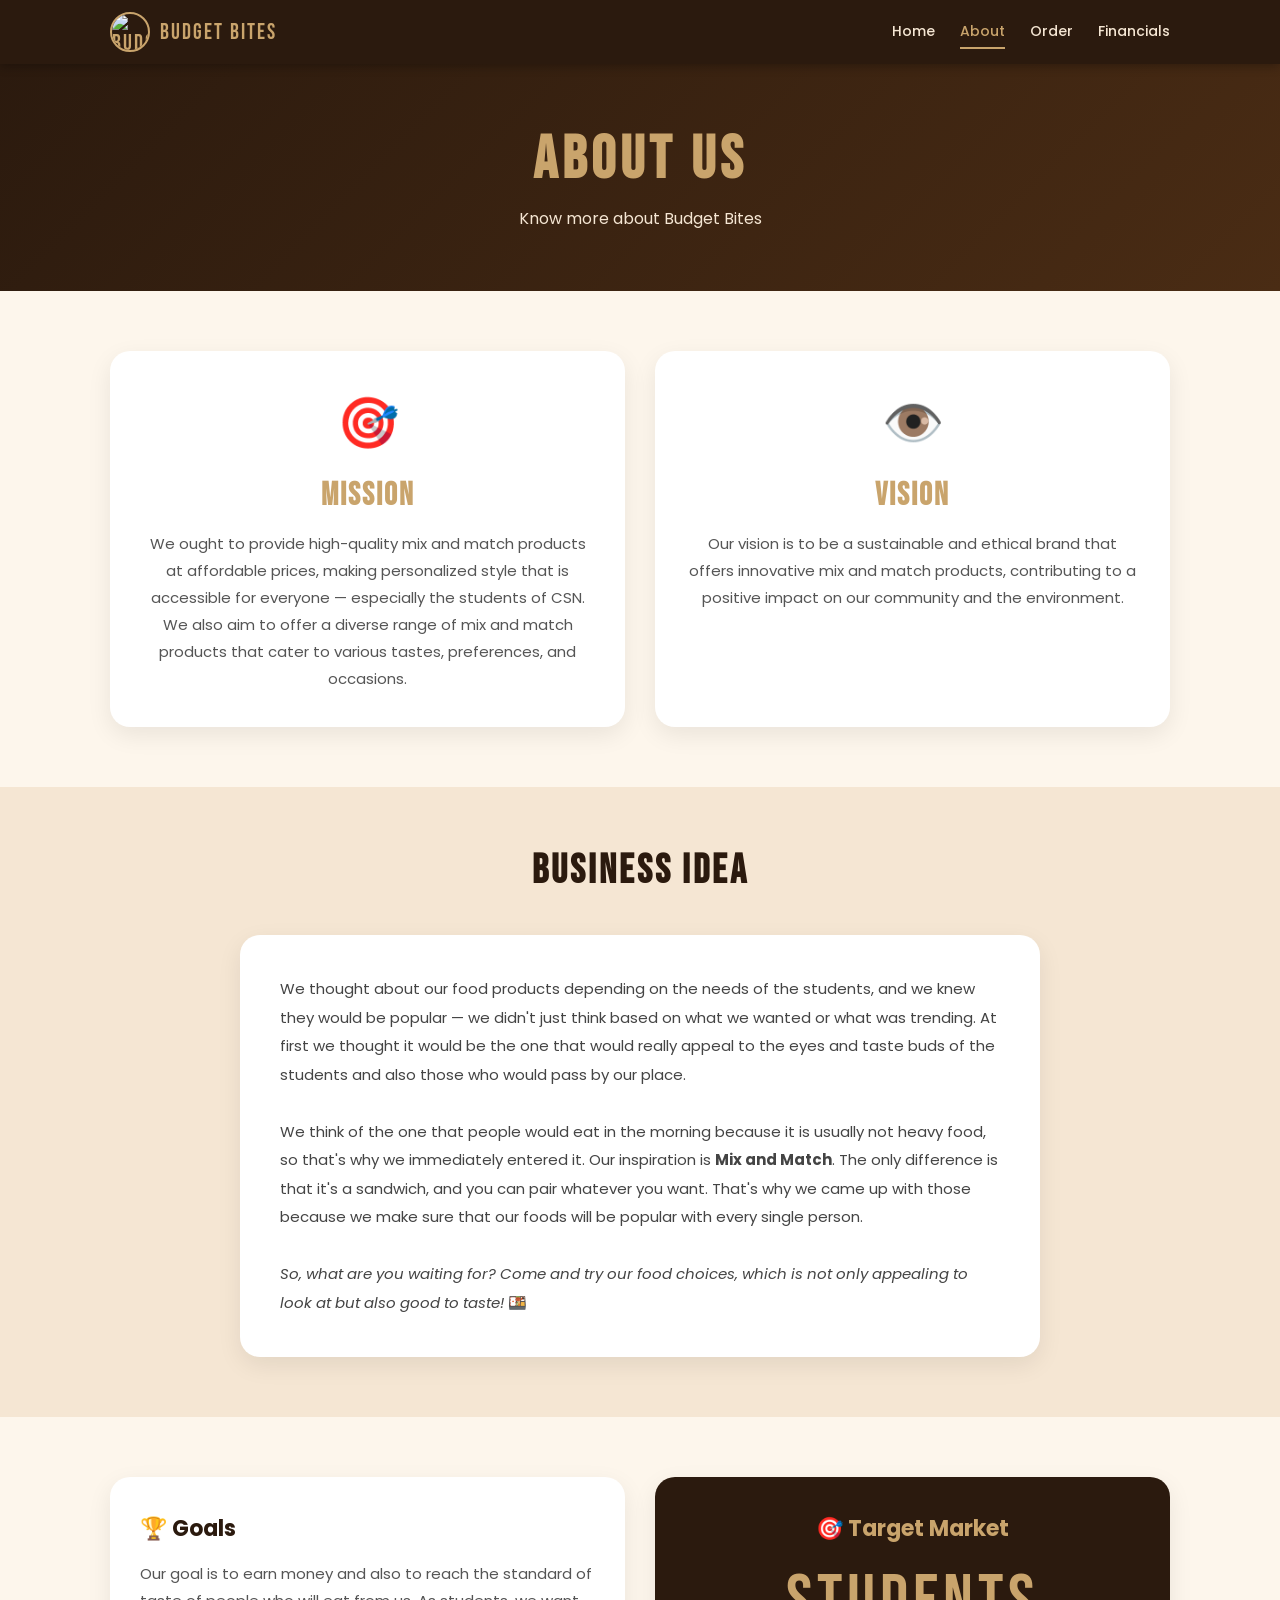
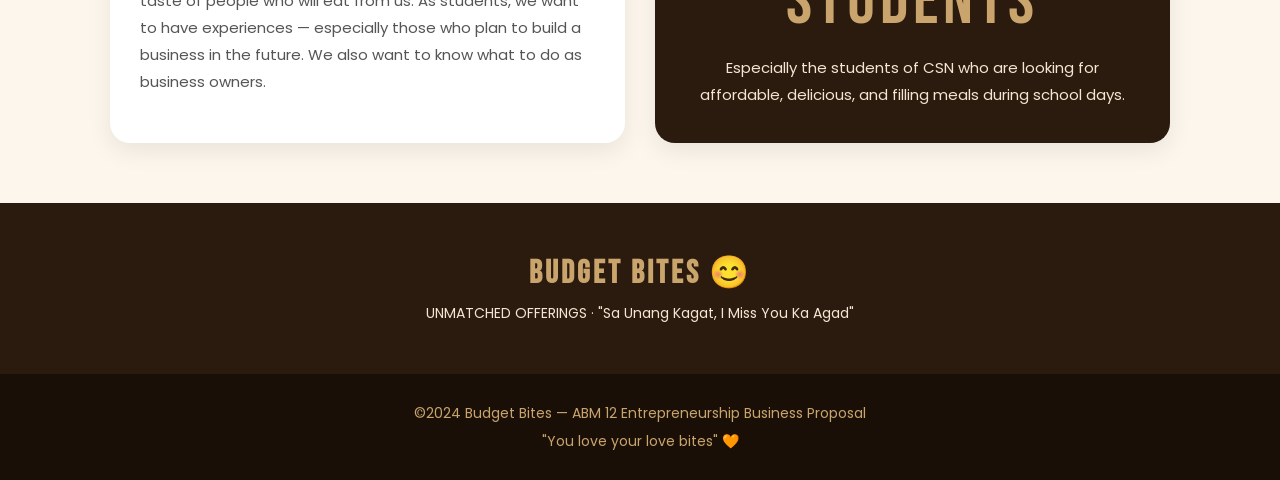
==== about.html @ dc974120 "Add files via upload" ====
<!DOCTYPE html>
<html lang="en">
<head>
    <meta charset="UTF-8">
    <meta name="viewport" content="width=device-width, initial-scale=1.0">
    <title>About | Budget Bites</title>
    <link rel="stylesheet" href="style.css">
    <link href="https://fonts.googleapis.com/css2?family=Bebas+Neue&family=Poppins:wght@300;400;500;600;700&display=swap" rel="stylesheet">
</head>
<body>

    <!-- NAVBAR -->
    <header class="navbar">
        <div class="nav-inner">
            <div class="logo">
                <img src="logo.png" alt="Budget Bites Logo">
                <span>BUDGET BITES</span>
            </div>
            <nav class="nav-links">
                <a href="index.html">Home</a>
                <a href="about.html" class="active">About</a>
                <a href="menu.html">Order</a>
                <a href="financials.html">Financials</a>
            </nav>
        </div>
    </header>

    <!-- PAGE HERO -->
    <section class="page-hero">
        <h1>About Us</h1>
        <p>Know more about Budget Bites</p>
    </section>

    <!-- MISSION & VISION -->
    <section class="section">
        <div class="container">
            <div class="mv-grid">
                <div class="mv-card">
                    <div class="mv-icon">🎯</div>
                    <h2>Mission</h2>
                    <p>We ought to provide high-quality mix and match products at affordable prices, making personalized style that is accessible for everyone — especially the students of CSN. We also aim to offer a diverse range of mix and match products that cater to various tastes, preferences, and occasions.</p>
                </div>
                <div class="mv-card">
                    <div class="mv-icon">👁️</div>
                    <h2>Vision</h2>
                    <p>Our vision is to be a sustainable and ethical brand that offers innovative mix and match products, contributing to a positive impact on our community and the environment.</p>
                </div>
            </div>
        </div>
    </section>

    <!-- BUSINESS IDEA -->
    <section class="section bg-warm">
        <div class="container">
            <h2 class="section-title">Business Idea</h2>
            <div class="idea-box">
                <p>We thought about our food products depending on the needs of the students, and we knew they would be popular — we didn't just think based on what we wanted or what was trending. At first we thought it would be the one that would really appeal to the eyes and taste buds of the students and also those who would pass by our place.</p>
                <br>
                <p>We think of the one that people would eat in the morning because it is usually not heavy food, so that's why we immediately entered it. Our inspiration is <strong>Mix and Match</strong>. The only difference is that it's a sandwich, and you can pair whatever you want. That's why we came up with those because we make sure that our foods will be popular with every single person.</p>
                <br>
                <p><em>So, what are you waiting for? Come and try our food choices, which is not only appealing to look at but also good to taste!</em> 🍱</p>
            </div>
        </div>
    </section>

    <!-- GOALS & TARGET -->
    <section class="section">
        <div class="container">
            <div class="gt-grid">
                <div class="gt-card">
                    <h2>🏆 Goals</h2>
                    <p>Our goal is to earn money and also to reach the standard of taste of people who will eat from us. As students, we want to have experiences — especially those who plan to build a business in the future. We also want to know what to do as business owners.</p>
                </div>
                <div class="gt-card highlight">
                    <h2>🎯 Target Market</h2>
                    <div class="target-big">Students</div>
                    <p>Especially the students of CSN who are looking for affordable, delicious, and filling meals during school days.</p>
                </div>
            </div>
        </div>
    </section>

    <!-- SLOGAN BANNER -->
    <section class="banner">
        <h2>BUDGET BITES 😊</h2>
        <p>UNMATCHED OFFERINGS · "Sa Unang Kagat, I Miss You Ka Agad"</p>
    </section>

    <!-- FOOTER -->
    <footer class="footer">
        <p>©2024 Budget Bites — ABM 12 Entrepreneurship Business Proposal</p>
        <p>"You love your love bites" 🧡</p>
    </footer>

</body>
</html>
---- style.css ----
/* =====================
   BUDGET BITES - CSS
   ===================== */

:root {
    --brown: #2b1a0e;
    --gold: #c9a46c;
    --light: #fdf6ec;
    --warm: #f5e6d3;
    --white: #ffffff;
    --gray: #888888;
    --green: #4caf50;
    --red: #e74c3c;
}

* {
    margin: 0;
    padding: 0;
    box-sizing: border-box;
}

body {
    font-family: 'Poppins', sans-serif;
    background: var(--light);
    color: var(--brown);
}

/* =====================
   NAVBAR
   ===================== */
.navbar {
    background: var(--brown);
    padding: 12px 0;
    position: sticky;
    top: 0;
    z-index: 999;
    box-shadow: 0 2px 10px rgba(0,0,0,0.3);
}
.nav-inner {
    max-width: 1100px;
    margin: auto;
    display: flex;
    justify-content: space-between;
    align-items: center;
    padding: 0 20px;
}
.logo {
    display: flex;
    align-items: center;
    gap: 10px;
    color: var(--gold);
    font-family: 'Bebas Neue', sans-serif;
    font-size: 22px;
    letter-spacing: 2px;
}
.logo img {
    width: 40px;
    height: 40px;
    border-radius: 50%;
    object-fit: cover;
    border: 2px solid var(--gold);
}
.nav-links {
    display: flex;
    gap: 25px;
}
.nav-links a {
    color: var(--warm);
    text-decoration: none;
    font-size: 14px;
    font-weight: 500;
    transition: color 0.3s;
    padding: 5px 0;
    border-bottom: 2px solid transparent;
}
.nav-links a:hover,
.nav-links a.active {
    color: var(--gold);
    border-bottom: 2px solid var(--gold);
}
.cart-icon {
    background: var(--gold);
    color: var(--brown);
    padding: 8px 15px;
    border-radius: 20px;
    cursor: pointer;
    font-weight: 600;
    font-size: 14px;
    transition: 0.3s;
}
.cart-icon:hover {
    background: #a07840;
    color: white;
}

/* =====================
   CONTAINERS & LAYOUT
   ===================== */
.container {
    max-width: 1100px;
    margin: auto;
    padding: 0 20px;
}
.section {
    padding: 60px 20px;
}
.section-sm {
    padding: 20px 0;
}
.bg-warm {
    background: var(--warm);
}
.center {
    text-align: center;
}
.mt-30 {
    margin-top: 30px;
}

/* =====================
   HERO (HOME)
   ===================== */
.hero {
    background: linear-gradient(135deg, var(--brown) 50%, #4a2c14 100%);
    color: white;
    padding: 80px 40px;
    display: flex;
    justify-content: space-between;
    align-items: center;
    gap: 40px;
    min-height: 480px;
}
.hero-content {
    max-width: 600px;
}
.hero-label {
    font-size: 12px;
    letter-spacing: 3px;
    color: var(--gold);
    text-transform: uppercase;
    margin-bottom: 15px;
}
.hero-content h1 {
    font-family: 'Bebas Neue', sans-serif;
    font-size: 100px;
    line-height: 0.9;
    color: var(--gold);
    letter-spacing: 5px;
    margin-bottom: 20px;
}
.hero-tagline {
    font-size: 18px;
    font-style: italic;
    color: var(--warm);
    margin-bottom: 10px;
}
.hero-sub {
    font-size: 14px;
    color: #ccc;
    margin-bottom: 35px;
}
.hero-badge img {
    width: 220px;
    height: 220px;
    border-radius: 50%;
    object-fit: cover;
    border: 5px solid var(--gold);
    box-shadow: 0 0 40px rgba(201,164,108,0.4);
}

/* =====================
   BUTTONS
   ===================== */
.btn-primary {
    background: var(--gold);
    color: var(--brown);
    padding: 14px 35px;
    border-radius: 30px;
    text-decoration: none;
    font-weight: 700;
    font-size: 15px;
    display: inline-block;
    transition: 0.3s;
    border: none;
    cursor: pointer;
}
.btn-primary:hover {
    background: #a07840;
    color: white;
    transform: scale(1.05);
}

/* =====================
   PAGE HERO
   ===================== */
.page-hero {
    background: linear-gradient(135deg, var(--brown), #4a2c14);
    color: white;
    text-align: center;
    padding: 60px 20px;
}
.page-hero h1 {
    font-family: 'Bebas Neue', sans-serif;
    font-size: 60px;
    letter-spacing: 5px;
    color: var(--gold);
    margin-bottom: 10px;
}
.page-hero p {
    font-size: 16px;
    color: var(--warm);
}

/* =====================
   SECTION TITLE
   ===================== */
.section-title {
    text-align: center;
    font-family: 'Bebas Neue', sans-serif;
    font-size: 40px;
    letter-spacing: 3px;
    color: var(--brown);
    margin-bottom: 40px;
}

/* =====================
   OFFER CARDS (HOME)
   ===================== */
.offer-grid {
    display: grid;
    grid-template-columns: repeat(auto-fit, minmax(250px, 1fr));
    gap: 25px;
}
.offer-card {
    background: var(--white);
    border-radius: 20px;
    padding: 35px 25px;
    text-align: center;
    box-shadow: 0 8px 25px rgba(0,0,0,0.08);
    transition: 0.3s;
}
.offer-card:hover {
    transform: translateY(-8px);
    box-shadow: 0 15px 35px rgba(0,0,0,0.12);
}
.offer-icon {
    font-size: 50px;
    margin-bottom: 15px;
}
.offer-card h3 {
    color: var(--brown);
    margin-bottom: 10px;
    font-size: 18px;
}
.offer-card p {
    color: var(--gray);
    font-size: 14px;
    line-height: 1.6;
}

/* =====================
   BEST SELLERS (HOME)
   ===================== */
.best-grid {
    display: grid;
    grid-template-columns: repeat(auto-fit, minmax(250px, 1fr));
    gap: 25px;
}
.best-card {
    background: var(--white);
    border-radius: 20px;
    overflow: hidden;
    box-shadow: 0 8px 25px rgba(0,0,0,0.08);
    transition: 0.3s;
}
.best-card:hover {
    transform: translateY(-8px);
}
.best-card img {
    width: 100%;
    height: 180px;
    object-fit: cover;
}
.best-info {
    padding: 18px;
    text-align: center;
}
.best-info h3 {
    color: var(--brown);
    margin-bottom: 5px;
}
.best-info p {
    color: var(--gray);
    font-size: 13px;
    margin-bottom: 8px;
}
.price {
    font-size: 20px;
    font-weight: 700;
    color: var(--gold);
}

/* =====================
   BANNER
   ===================== */
.banner {
    background: var(--brown);
    color: var(--gold);
    text-align: center;
    padding: 50px 20px;
}
.banner h2 {
    font-family: 'Bebas Neue', sans-serif;
    font-size: 32px;
    letter-spacing: 3px;
    margin-bottom: 10px;
}
.banner p {
    color: var(--warm);
    font-size: 14px;
}

/* =====================
   FOOTER
   ===================== */
.footer {
    background: #1a0f07;
    color: var(--gold);
    text-align: center;
    padding: 25px;
    font-size: 14px;
    line-height: 2;
}

/* =====================
   ABOUT PAGE
   ===================== */
.mv-grid {
    display: grid;
    grid-template-columns: repeat(auto-fit, minmax(280px, 1fr));
    gap: 30px;
}
.mv-card {
    background: var(--white);
    border-radius: 20px;
    padding: 35px 30px;
    text-align: center;
    box-shadow: 0 8px 25px rgba(0,0,0,0.08);
}
.mv-icon {
    font-size: 50px;
    margin-bottom: 15px;
}
.mv-card h2 {
    font-family: 'Bebas Neue', sans-serif;
    font-size: 32px;
    letter-spacing: 2px;
    color: var(--gold);
    margin-bottom: 15px;
}
.mv-card p {
    color: #555;
    line-height: 1.8;
    font-size: 15px;
}
.idea-box {
    background: var(--white);
    border-radius: 20px;
    padding: 40px;
    box-shadow: 0 8px 25px rgba(0,0,0,0.08);
    max-width: 800px;
    margin: auto;
    line-height: 1.9;
    color: #444;
    font-size: 15px;
}
.gt-grid {
    display: grid;
    grid-template-columns: repeat(auto-fit, minmax(280px, 1fr));
    gap: 30px;
}
.gt-card {
    background: var(--white);
    border-radius: 20px;
    padding: 35px 30px;
    box-shadow: 0 8px 25px rgba(0,0,0,0.08);
}
.gt-card h2 {
    font-size: 22px;
    color: var(--brown);
    margin-bottom: 15px;
}
.gt-card p {
    color: #555;
    line-height: 1.8;
    font-size: 15px;
}
.gt-card.highlight {
    background: var(--brown);
    text-align: center;
}
.gt-card.highlight h2 {
    color: var(--gold);
}
.gt-card.highlight p {
    color: var(--warm);
}
.target-big {
    font-family: 'Bebas Neue', sans-serif;
    font-size: 70px;
    color: var(--gold);
    letter-spacing: 5px;
    margin: 10px 0;
}

/* =====================
   MENU PAGE
   ===================== */
.menu-wrapper {
    padding: 30px 20px;
}
.step-label {
    background: var(--brown);
    color: var(--gold);
    padding: 10px 20px;
    border-radius: 10px;
    font-weight: 600;
    font-size: 14px;
    letter-spacing: 1px;
    margin: 20px 0 10px;
}
.menu-title {
    font-size: 22px;
    color: var(--brown);
    margin-bottom: 15px;
}
.grid {
    display: grid;
    grid-template-columns: repeat(auto-fit, minmax(200px, 1fr));
    gap: 20px;
    margin-bottom: 10px;
}
.card {
    background: var(--white);
    border-radius: 20px;
    padding: 15px;
    text-align: center;
    cursor: pointer;
    transition: 0.3s;
    box-shadow: 0 8px 20px rgba(0,0,0,0.08);
    border: 3px solid transparent;
}
.card img {
    width: 100%;
    height: 130px;
    object-fit: cover;
    border-radius: 12px;
    margin-bottom: 10px;
}
.card h3 {
    font-size: 16px;
    color: var(--brown);
    margin-bottom: 5px;
}
.card small {
    font-size: 12px;
    color: var(--gray);
}
.card:hover {
    transform: translateY(-5px);
    box-shadow: 0 12px 30px rgba(0,0,0,0.12);
}
.card.selected {
    border: 3px solid var(--gold);
    background: #fff9f0;
}
.hidden {
    display: none;
}

/* SPIN WHEEL */
.spin-section {
    background: var(--white);
    border-radius: 20px;
    padding: 30px;
    margin: 20px 0;
    box-shadow: 0 8px 20px rgba(0,0,0,0.08);
    text-align: center;
}
.spin-sub {
    color: var(--gray);
    margin-bottom: 15px;
}
.prizes-list {
    display: flex;
    flex-wrap: wrap;
    gap: 10px;
    justify-content: center;
    margin-bottom: 20px;
}
.prizes-list span {
    background: var(--warm);
    padding: 5px 12px;
    border-radius: 15px;
    font-size: 13px;
    font-weight: 500;
}
.wheel-container {
    position: relative;
    display: inline-block;
    margin-bottom: 15px;
}
#pointer {
    font-size: 30px;
    color: var(--brown);
    margin-bottom: 5px;
}
.wheel {
    width: 180px;
    height: 180px;
    border-radius: 50%;
    margin: 0 auto;
    background: conic-gradient(
        var(--gold) 0deg 45deg,
        var(--warm) 45deg 90deg,
        var(--brown) 90deg 135deg,
        var(--gold) 135deg 180deg,
        var(--warm) 180deg 225deg,
        var(--brown) 225deg 270deg,
        var(--gold) 270deg 315deg,
        var(--warm) 315deg 360deg
    );
    transition: transform 2s cubic-bezier(0.17, 0.67, 0.12, 0.99);
    border: 5px solid var(--brown);
    box-shadow: 0 8px 25px rgba(0,0,0,0.2);
}
.spin-btn {
    background: var(--brown);
    color: var(--gold);
    border: none;
    padding: 12px 30px;
    border-radius: 20px;
    font-size: 16px;
    font-weight: 700;
    cursor: pointer;
    transition: 0.3s;
    margin-top: 10px;
}
.spin-btn:hover {
    background: var(--gold);
    color: var(--brown);
    transform: scale(1.05);
}
.spin-result {
    margin-top: 15px;
    font-size: 22px;
    color: var(--brown);
    font-weight: 700;
    min-height: 40px;
}

/* CART DRAWER */
.cart-drawer {
    position: fixed;
    right: -350px;
    top: 0;
    width: 320px;
    height: 100%;
    background: var(--white);
    padding: 20px;
    transition: 0.3s;
    z-index: 1000;
    box-shadow: -5px 0 20px rgba(0,0,0,0.15);
    display: flex;
    flex-direction: column;
}
.cart-drawer.open {
    right: 0;
}
.cart-header {
    display: flex;
    justify-content: space-between;
    align-items: center;
    margin-bottom: 20px;
    padding-bottom: 15px;
    border-bottom: 2px solid var(--warm);
}
.cart-header h2 {
    font-size: 20px;
    color: var(--brown);
}
.close-cart {
    background: var(--warm);
    border: none;
    padding: 5px 10px;
    border-radius: 8px;
    cursor: pointer;
    font-size: 16px;
    color: var(--brown);
}
#order-list {
    list-style: none;
    flex: 1;
    overflow-y: auto;
}
#order-list li {
    display: flex;
    justify-content: space-between;
    align-items: center;
    padding: 10px 12px;
    border-radius: 10px;
    margin-bottom: 8px;
    font-size: 14px;
}
#order-list li button {
    background: var(--red);
    color: white;
    border: none;
    padding: 3px 8px;
    border-radius: 6px;
    cursor: pointer;
    font-size: 12px;
}
.main-item { background: #fff3e0; }
.side-item { background: #f5f5f5; }
.extra-item { background: #fafafa; }
.cart-total {
    border-top: 2px solid var(--warm);
    padding-top: 15px;
    margin-top: 10px;
}
.cart-total h3 {
    font-size: 18px;
    margin-bottom: 12px;
    color: var(--brown);
}
.checkout-btn {
    width: 100%;
    background: var(--gold);
    color: var(--brown);
    border: none;
    padding: 12px;
    border-radius: 12px;
    font-size: 15px;
    font-weight: 700;
    cursor: pointer;
    transition: 0.3s;
}
.checkout-btn:hover {
    background: var(--brown);
    color: var(--gold);
}

/* MODAL */
.modal {
    display: none;
    position: fixed;
    top: 0;
    left: 0;
    width: 100%;
    height: 100%;
    background: rgba(0,0,0,0.6);
    z-index: 2000;
    justify-content: center;
    align-items: center;
}
.modal[style*="block"] {
    display: flex !important;
}
.modal-content {
    background: var(--white);
    padding: 40px;
    border-radius: 25px;
    max-width: 400px;
    width: 90%;
    text-align: center;
    box-shadow: 0 20px 50px rgba(0,0,0,0.3);
}
.receipt-header h2 {
    font-family: 'Bebas Neue', sans-serif;
    font-size: 35px;
    color: var(--brown);
    letter-spacing: 3px;
}
.receipt-header p {
    color: var(--gray);
    font-size: 13px;
    margin-bottom: 20px;
}
#receipt {
    text-align: left;
    background: var(--warm);
    padding: 15px;
    border-radius: 10px;
    font-family: 'Poppins', sans-serif;
    font-size: 14px;
    line-height: 2;
    margin-bottom: 15px;
    white-space: pre-wrap;
}
.receipt-total {
    margin-bottom: 20px;
}
.receipt-total h3 {
    font-size: 22px;
    color: var(--brown);
}

/* =====================
   FINANCIALS PAGE
   ===================== */
.summary-grid {
    display: grid;
    grid-template-columns: repeat(auto-fit, minmax(250px, 1fr));
    gap: 25px;
    margin-bottom: 10px;
}
.summary-card {
    border-radius: 20px;
    padding: 35px 25px;
    text-align: center;
    color: white;
}
.summary-card.capital { background: linear-gradient(135deg, #4a2c14, var(--brown)); }
.summary-card.earned { background: linear-gradient(135deg, #2d6a4f, #40916c); }
.summary-card.profit { background: linear-gradient(135deg, #b5451b, #e76f51); }
.summary-icon { font-size: 45px; margin-bottom: 10px; }
.summary-card p { font-size: 13px; opacity: 0.8; margin-bottom: 8px; }
.summary-card h2 { font-size: 40px; font-family: 'Bebas Neue', sans-serif; letter-spacing: 3px; }
.summary-card small { font-size: 12px; opacity: 0.7; }

.fin-section { border-radius: 0; }
.fin-grid {
    display: grid;
    grid-template-columns: repeat(auto-fit, minmax(280px, 1fr));
    gap: 25px;
    margin-bottom: 30px;
}
.fin-card {
    background: var(--white);
    border-radius: 15px;
    padding: 25px;
    box-shadow: 0 5px 15px rgba(0,0,0,0.07);
}
.fin-card h3 {
    font-size: 16px;
    color: var(--brown);
    margin-bottom: 15px;
    padding-bottom: 10px;
    border-bottom: 2px solid var(--warm);
}
.fin-table {
    width: 100%;
    border-collapse: collapse;
    font-size: 14px;
}
.fin-table td {
    padding: 6px 0;
    color: #555;
    border-bottom: 1px solid #f0f0f0;
}
.fin-table td:last-child {
    text-align: right;
    font-weight: 600;
    color: var(--brown);
}
.total-row td {
    background: var(--warm);
    padding: 8px 5px;
    font-weight: 700;
    color: var(--brown) !important;
    border-radius: 5px;
}
.profit-row td {
    background: #e8f5e9;
    padding: 8px 5px;
    font-weight: 700;
    color: var(--green) !important;
}
.selling-price {
    margin-top: 12px;
    background: var(--brown);
    color: var(--gold);
    text-align: center;
    padding: 8px;
    border-radius: 10px;
    font-size: 13px;
    font-weight: 600;
}
.total-breakdown {
    background: var(--white);
    border-radius: 15px;
    padding: 25px;
    box-shadow: 0 5px 15px rgba(0,0,0,0.07);
}
.total-breakdown h3 {
    font-size: 18px;
    color: var(--brown);
    margin-bottom: 15px;
}
.breakdown-row {
    display: flex;
    justify-content: space-between;
    padding: 10px 0;
    border-bottom: 1px solid #f0f0f0;
    font-size: 14px;
    color: #555;
}
.breakdown-row:last-child { border-bottom: none; }
.breakdown-row span:last-child {
    font-weight: 700;
    color: var(--brown);
}
.breakdown-row.profit-row span {
    color: var(--green) !important;
    font-weight: 700;
}

.expense-grid {
    display: grid;
    grid-template-columns: repeat(auto-fit, minmax(250px, 1fr));
    gap: 10px;
}
.expense-item {
    display: flex;
    justify-content: space-between;
    background: var(--white);
    padding: 12px 18px;
    border-radius: 10px;
    font-size: 14px;
    color: #555;
    box-shadow: 0 2px 8px rgba(0,0,0,0.05);
}
.expense-item span:last-child {
    font-weight: 700;
    color: var(--brown);
}
.total-item {
    background: var(--brown) !important;
    color: var(--gold) !important;
    grid-column: 1 / -1;
    font-weight: 700;
}
.total-item span {
    color: var(--gold) !important;
}

.final-summary { text-align: center; }
.final-grid {
    display: grid;
    grid-template-columns: repeat(auto-fit, minmax(250px, 1fr));
    gap: 20px;
}
.final-item {
    background: var(--white);
    border-radius: 15px;
    padding: 25px 20px;
    box-shadow: 0 5px 15px rgba(0,0,0,0.07);
}
.final-item p {
    font-size: 13px;
    color: var(--gray);
    margin-bottom: 8px;
}
.final-item h3 {
    font-size: 18px;
    color: var(--brown);
}
.final-item h3 span {
    color: var(--gold);
}
.final-item.highlight-profit {
    background: var(--brown);
    color: white;
}
.final-item.highlight-profit p {
    color: var(--warm);
    font-weight: 600;
    letter-spacing: 2px;
}
.final-item.highlight-profit h3 span {
    font-family: 'Bebas Neue', sans-serif;
    font-size: 50px;
    letter-spacing: 3px;
    color: var(--gold);
}
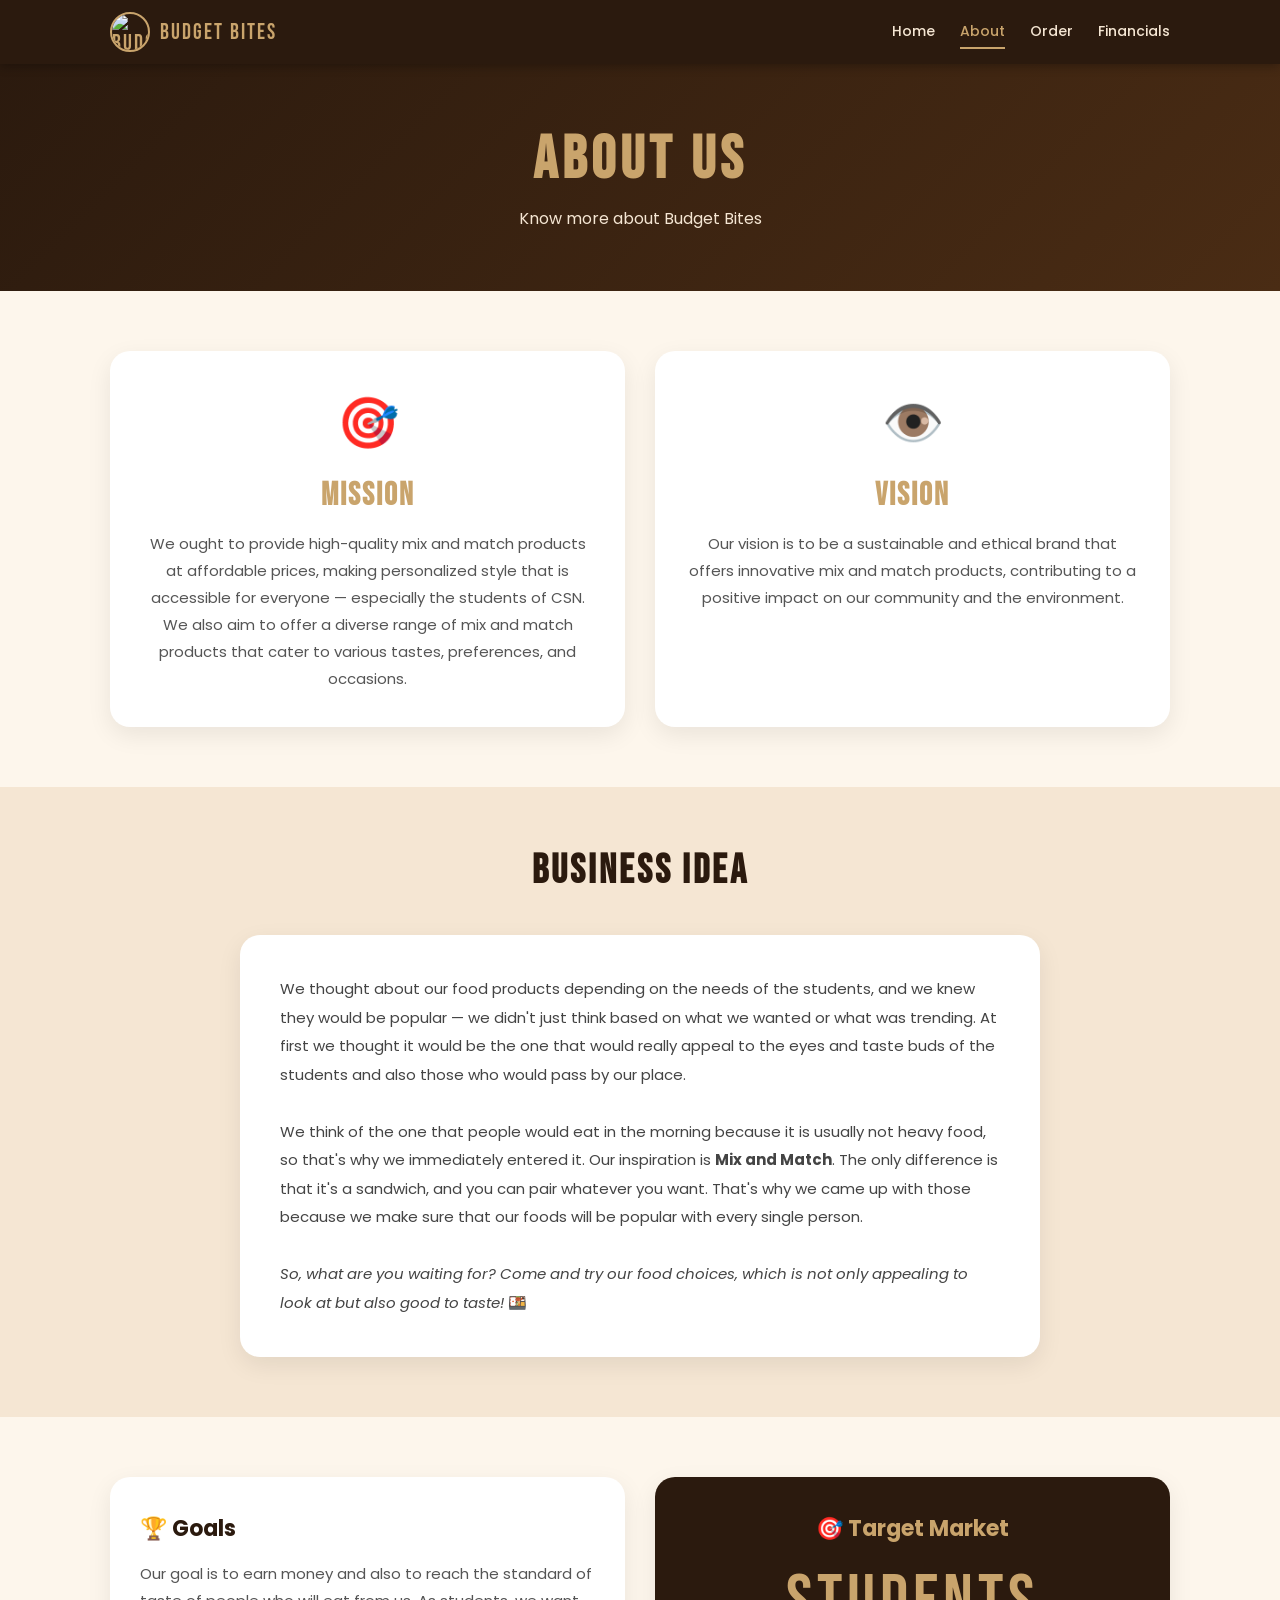
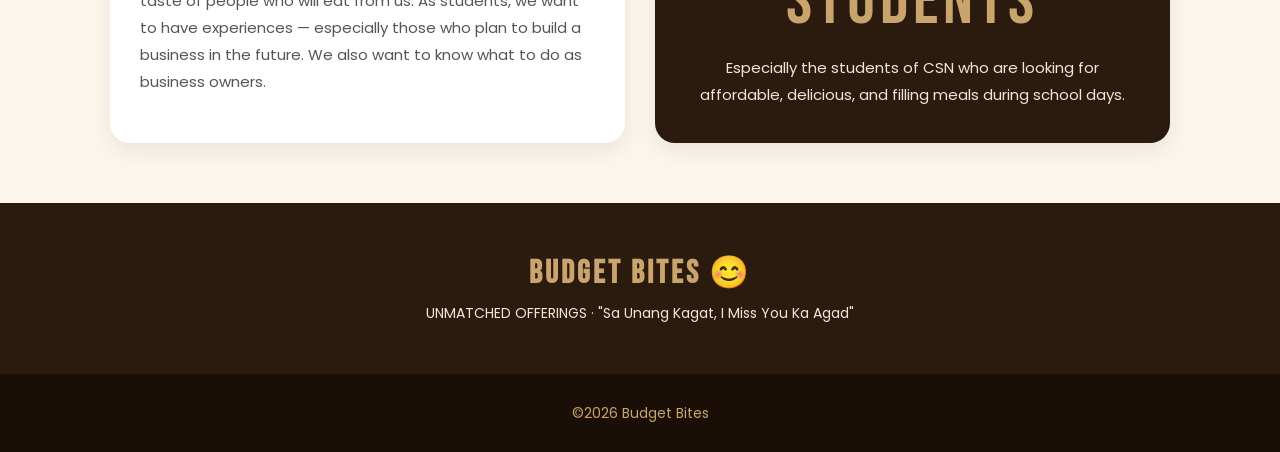
==== commit 22acdcd4: "update website" ====
--- a/about.html
+++ b/about.html
@@ -88,8 +88,8 @@
 
     <!-- FOOTER -->
     <footer class="footer">
-        <p>©2024 Budget Bites — ABM 12 Entrepreneurship Business Proposal</p>
-        <p>"You love your love bites" 🧡</p>
+        <p>©2026 Budget Bites</p>
+
     </footer>
 
 </body>
